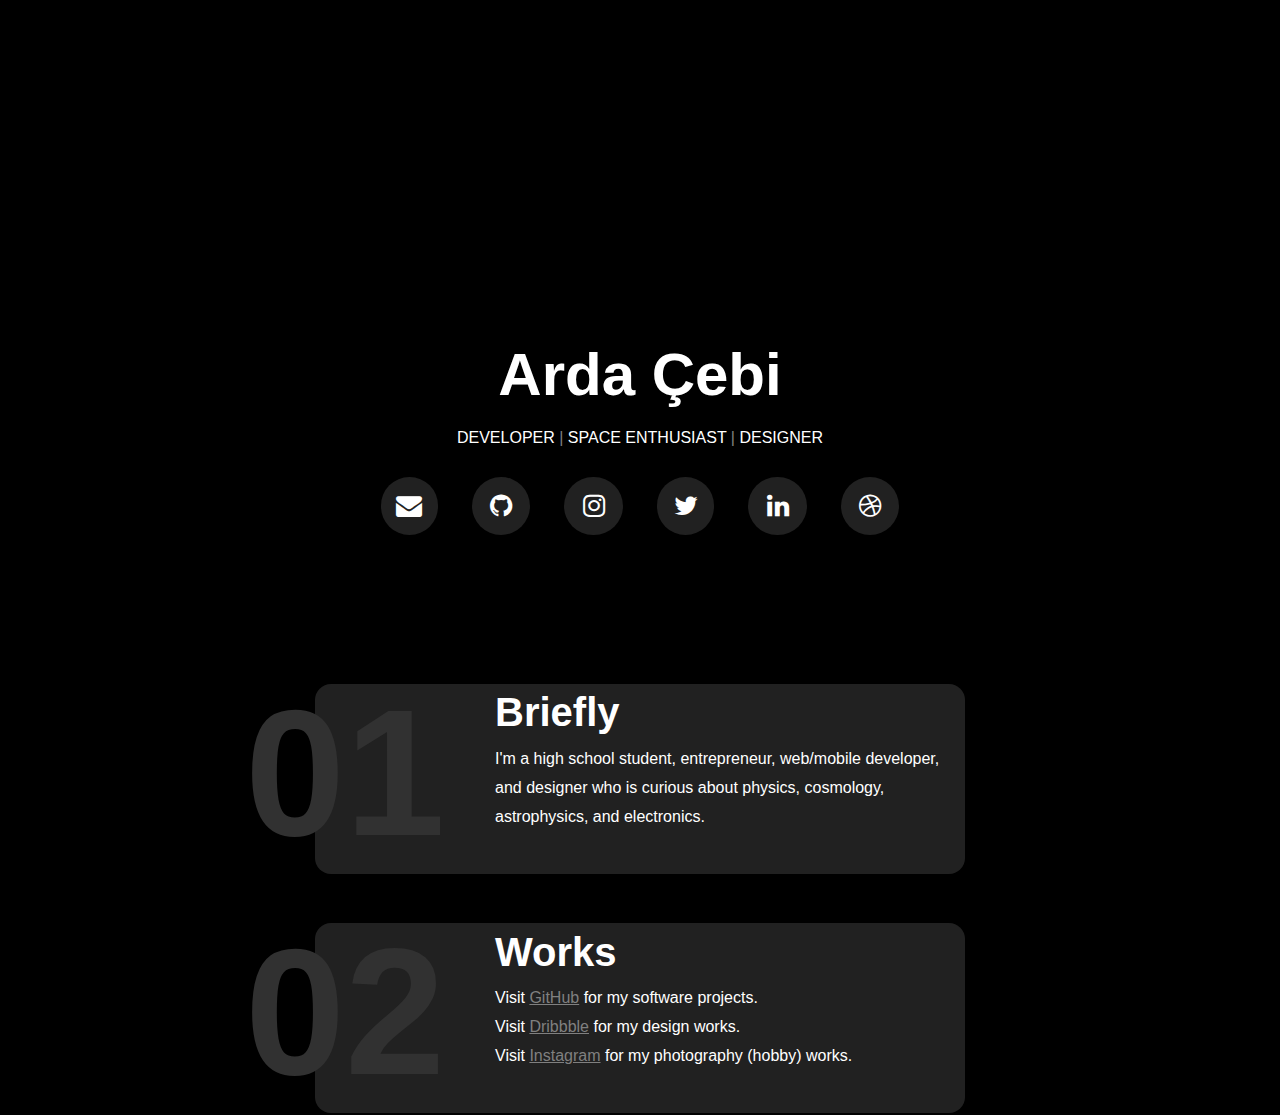
==== index.html @ 60b567b6 "Lighthouse/mobile" ====
<!DOCTYPE html>
<html lang="en">

<head>
        <meta charset="UTF-8">
        <meta name="viewport" content="width=device-width, initial-scale=1">
        <title>Arda Çebi</title>
        <link rel="preload" href="assets/fonts/font-awesome-4.7.0/css/font-awesome.min.css" as="style">
        <link rel="preload" href="assets/fonts/font-awesome-4.7.0/css/font-awesome.min.css" as="style" onload="this.onload=null;this.rel='stylesheet'"><noscript><link rel="stylesheet" href="assets/fonts/font-awesome-4.7.0/css/font-awesome.min.css"></noscript>
        <link rel="apple-touch-icon" sizes="180x180" href="/assets/favicons/apple-touch-icon.png">
        <meta name="msapplication-navbutton-color" content="#ffffff">
        <meta name="apple-mobile-web-app-status-bar-style" content="#ffffff">
        <link rel="icon" type="image/png" sizes="32x32" href="/assets/favicons/favicon-32x32.png">
        <link rel="icon" type="image/png" sizes="16x16" href="/assets/favicons/favicon-16x16.png">
        <link rel="manifest" href="/assets/favicons/site.webmanifest">
        <link rel="mask-icon" href="/assets/favicons/safari-pinned-tab.svg" color="#000000">
        <link rel="shortcut icon" href="/assets/favicons/favicon.ico">
        <meta name="msapplication-TileColor" content="#000000">
        <meta name="msapplication-config" content="/assets/favicons/browserconfig.xml">
        <meta name="theme-color" content="#ffffff">
        <link rel="preload" href="style.css" as="style">
        <link rel="stylesheet" href="style.css">
        <meta name="description" content="Personal and portfolio website of Arda Çebi.">
        <meta property="og:description" content="Personal and portfolio website of Arda Çebi.">
        <meta property="og:site_name" content="Arda Çebi">
        <meta property="og:title" content="Arda Çebi">
        <link rel="canonical" href="https://ardacebi.com/" />
        <meta name="robots" content="index, follow">
        <meta name="google" content="notranslate">
        <meta property="og:locale" content="en_US" />
        <meta property="og:image" content="">
        <!--DESIGN IMAGE-->
        <meta property="og:image:type" content="image/png">
        <meta property="og:image:width" content="1280">
        <meta property="og:image:height" content="640">
        <meta property="og:url" content="https://ardacebi.com">
        <meta name="twitter:card" content="summary_large_image">
        <meta name="language" content="English">
</head>

<body>
        <div class="contentdiv">
                <center>
                        <h1 class="name">Arda Çebi</h1>
                        <h2 class="title" style="font-size: 16px;">developer <span style="color: grey;">|</span> space
                                enthusiast <span style="color: grey;">|</span>
                                designer</h2>

                        <div class="iconarea">
                                <div class="iconsdivfull">
                                        <a href="mailto:ardacebi1@gmail.com" target="_blank" rel="noopener"
                                                aria-label="E-mail"><i class="icon fa fa-envelope mailicon"
                                                        style="padding: 0.6em 0.6em;"></i></a>
                                        <a href="https://github.com/ardacebi" target="_blank" rel="noopener"
                                                aria-label="GitHub"><i class="icon fa fa-github githubicon"></i></a>
                                        <a href="https://instagram.com/arda.photography" target="_blank" rel="noopener"
                                                aria-label="Instagram"><i
                                                        class="icon fa fa-instagram instagramicon"></i></a>
                                        <a href="https://twitter.com/ardacebie" target="_blank" rel="noopener"
                                                aria-label="Twitter"><i class="icon fa fa-twitter twittericon"
                                                        style="padding: 0.6em 0.65em;"></i></a>
                                        <a href="https://www.linkedin.com/in/ardacebi" target="_blank" rel="noopener"
                                                aria-label="LinkedIn"><i
                                                        class="icon fa fa-linkedin linkedinicon"></i></a>
                                        <a href="https://dribbble.com/ardacebi" target="_blank" rel="noopener"
                                                aria-label="Dribbble"><i
                                                        class="icon fa fa-dribbble dribbbleicon"></i></a>
                                </div>
                                <div class="iconsdivfirstrow">
                                        <a href="mailto:ardacebi1@gmail.com" target="_blank" rel="noopener"><i
                                                        class="icon fa fa-envelope mailicon"
                                                        style="padding: 0.6em 0.6em;"></i></a>
                                        <a href="https://github.com/ardacebi" target="_blank" rel="noopener"><i
                                                        class="icon fa fa-github githubicon"></i></a>
                                        <a href="https://instagram.com/arda.photography" target="_blank"
                                                rel="noopener"><i class="icon fa fa-instagram instagramicon"></i></a>
                                </div>
                                <div class="iconsdivsecondrow">
                                        <a href="https://twitter.com/ardacebie" target="_blank" rel="noopener"><i
                                                        class="icon fa fa-twitter twittericon"
                                                        style="padding: 0.6em 0.65em;"></i></a>
                                        <a href="https://www.linkedin.com/in/ardacebi" target="_blank" rel="noopener"><i
                                                        class="icon fa fa-linkedin linkedinicon"></i></a>
                                        <a href="https://dribbble.com/ardacebi" target="_blank" rel="noopener"><i
                                                        class="icon fa fa-dribbble dribbbleicon"></i></a>
                                </div>
                        </div>
                </center>
                <div class="cardlist">
                        <div class="card">
                                <h2 class="cardnumber">01</h2>
                                <h2 class="cardtitle">Briefly</h2>
                                <p class="carddescrp brieflydescrp">I'm a high school student, entrepreneur, web/mobile
                                        developer, and designer who is curious about physics, cosmology, astrophysics,
                                        and electronics. </p>
                        </div>
                        <div class="card">
                                <h2 class="cardnumber">02</h2>
                                <h2 class="cardtitle">Works</h2>
                                <div class="worksdiv">
                                        <p class="carddescrp worksrow worksdescrp">Visit <a
                                                        href="https://github.com/ardacebi" target="_blank"
                                                        rel="noopener">GitHub</a>
                                                for my software
                                                projects.<br>
                                                Visit <a href="https://dribbble.com/ardacebi" target="_blank"
                                                        rel="noopener">Dribbble</a> for my design
                                                works.<br>
                                                Visit <a href="https://instagram.com/arda.photography" target="_blank"
                                                        rel="noopener">Instagram</a> for
                                                my photography (hobby) works.</p>
                                </div>
                        </div>
                        <!--
                        <div class="card">
                                <h2 class="cardnumber">03</h2>
                                <h2 class="cardtitle">Goals</h2>
                                <p class="carddescrp">Learn more about my vision for the future, and my goals to
                                        make it
                                        better.</p>
                        </div>
                        
                        <div class="card">
                                <h2 class="cardnumber">04</h2>
                                <h2 class="cardtitle">Papers</h2>
                                <p class="carddescrp">Lorem ipsum dolor sit amet consectetur adipisicing elit.
                                        Mollitia
                                        repellat neque
                                        porro omnis dignissimos deleniti molestiae expedita.</p>
                        </div>
                        -->

                </div>
        </div>
</body>

</html>
---- style.css ----
h1,
h2,
h3,
h4,
p {
  font-family: "Montserrat", sans-serif;
}

h1 {
  font-weight: 600;
}

h2 {
  font-weight: 400;
}

p {
  font-weight: 400;
}

body {
  background-color: black;
  -webkit-box-pack: center;
      -ms-flex-pack: center;
          justify-content: center;
  -webkit-box-align: center;
      -ms-flex-align: center;
          align-items: center;
  height: 100%;
}

h1,
h2,
h3,
h4,
h5,
p {
  color: white;
}

a {
  color: grey;
}

.name {
  font-size: 60px;
  font-weight: 700;
}

.title {
  font-size: 16px;
  margin-top: -20px;
  text-transform: uppercase;
}

.cardlist {
  margin-top: 50px;
  margin-bottom: 60px;
}

.card {
  width: 600px;
  height: 170px;
  background-color: rgba(128, 128, 128, 0.253);
  border-radius: 16px;
  padding-left: 30px;
  padding-right: 20px;
  padding-bottom: 20px;
  margin-bottom: -100px;
  -webkit-transition: -webkit-transform 0.2s;
  transition: -webkit-transform 0.2s;
  transition: transform 0.2s;
  transition: transform 0.2s, -webkit-transform 0.2s;
}

@media (hover: hover) and (pointer: fine) {
  .card:hover {
    -webkit-transform: scale(1.1);
            transform: scale(1.1);
  }
}

@media (hover: hover) and (pointer: fine) {
  .icon:hover {
    -webkit-transform: scale(1.2);
            transform: scale(1.2);
  }
}

.card:hover .cardnumber {
  z-index: -1;
}

.cardnumber {
  font-size: 180px;
  font-weight: 900;
  right: 100px;
  bottom: 15px;
  position: relative;
  color: #313131;
  -moz-user-select: none;
  -webkit-user-select: none;
  -ms-user-select: none;
  user-select: none;
}

.cardtitle {
  font-size: 40px;
  font-weight: 600;
  margin-top: -350px;
  margin-left: 150px;
}

.cardtitlenumber {
  color: grey;
}

.brieflydescrp {
  line-height: 29px;
}

.worksdescrp {
  line-height: 29px;
}

.carddescrp {
  margin-top: -25px;
  margin-left: 150px;
  text-decoration: none;
}

i.fa {
  display: inline-block;
  border-radius: 60px;
  padding: 0.6em 0.7em;
  font-size: 26px;
  color: white;
  background-color: rgba(128, 128, 128, 0.253);
}

.fa {
  margin-right: 15px;
  margin-left: 15px;
}

.contentdiv {
  position: absolute;
  left: 50%;
  top: 300px;
  -webkit-transform: translate(-50%);
  transform: translate(-50%);
}

.mailicon {
  -webkit-transition: 0.2s;
  transition: 0.2s;
  cursor: pointer;
}

.mailicon:hover {
  color: grey;
}

.githubicon {
  -webkit-transition: 0.2s;
  transition: 0.2s;
  cursor: pointer;
}

.githubicon:hover {
  color: grey;
}

.instagramicon {
  -webkit-transition: 0.2s;
  transition: 0.2s;
  cursor: pointer;
}

.instagramicon:hover {
  color: #d6249f;
}

.twittericon {
  -webkit-transition: 0.2s;
  transition: 0.2s;
  cursor: pointer;
}

.twittericon:hover {
  color: #1da1f2;
}

.linkedinicon {
  -webkit-transition: 0.2s;
  transition: 0.2s;
  cursor: pointer;
}

.linkedinicon:hover {
  color: #2867b2;
}

.dribbbleicon {
  -webkit-transition: 0.2s;
  transition: 0.2s;
  cursor: pointer;
}

.dribbbleicon:hover {
  color: #ee66aa;
}

.iconarea {
  margin-top: 30px;
}

.iconsdivfirstrow {
  margin-bottom: 15px;
  display: none;
}

.iconsdivsecondrow {
  display: none;
}

.worksdiv {
  margin-top: -21px;
}

.worksrow {
  margin-bottom: -6px;
}

@media only screen and (max-width: 840px) {
  .card {
    width: 500px;
    margin-bottom: -80px;
  }
  .cardtitle {
    font-size: 30px;
    margin-top: -285px;
  }
  .cardnumber {
    font-size: 150px;
    bottom: 0px;
  }
  .iconsdivfull {
    display: none;
  }
  .iconsdivfirstrow,
  .iconsdivsecondrow {
    display: block;
  }
}

@media only screen and (max-width: 750px) {
  .card {
    width: 450px;
    height: 190px;
    margin-bottom: -60px;
  }
  .cardtitle {
    margin-left: 120px;
  }
  .carddescrp {
    margin-top: -20px;
    margin-left: 120px;
  }
  .cardnumber {
    bottom: -14px;
  }
}

@media only screen and (max-width: 690px) {
  .card {
    width: 400px;
    height: 220px;
  }
  .cardnumber {
    bottom: -26px;
  }
}

@media only screen and (max-width: 630px) {
  .card {
    width: 350px;
  }
  .cardnumber {
    font-size: 120px;
    bottom: -48px;
  }
  .cardtitle {
    font-size: 25px;
    margin-left: 80px;
    margin-top: -230px;
  }
  .carddescrp {
    margin-left: 80px;
  }
}

@media only screen and (max-width: 575px) {
  .card {
    width: 300px;
    height: 280px;
  }
  .cardnumber {
    bottom: -75px;
  }
  .cardtitle {
    margin-top: -215px;
  }
}

@media only screen and (max-width: 530px) {
  .card {
    width: 280px;
    height: 280px;
  }
  .cardnumber {
    bottom: -75px;
    right: 95px;
  }
}

@media only screen and (max-width: 480px) {
  .card {
    width: 270px;
    height: 300px;
  }
  .cardnumber {
    bottom: -85px;
    right: 90px;
  }
}

@media only screen and (max-width: 460px) {
  .card {
    width: 250px;
    height: 350px;
  }
  .cardnumber {
    font-size: 100px;
    bottom: -115px;
    right: 70px;
  }
  .cardtitle {
    margin-top: -180px;
  }
  .name {
    font-size: 50px;
  }
  i.fa {
    font-size: 21px;
  }
  .worksdescrp {
    margin-top: 30px;
  }
  .worksdiv {
    margin-top: -27px;
  }
}
/*# sourceMappingURL=style.css.map */
---- style.css ----
h1,
h2,
h3,
h4,
p {
  font-family: "Montserrat", sans-serif;
}

h1 {
  font-weight: 600;
}

h2 {
  font-weight: 400;
}

p {
  font-weight: 400;
}

body {
  background-color: black;
  -webkit-box-pack: center;
      -ms-flex-pack: center;
          justify-content: center;
  -webkit-box-align: center;
      -ms-flex-align: center;
          align-items: center;
  height: 100%;
}

h1,
h2,
h3,
h4,
h5,
p {
  color: white;
}

a {
  color: grey;
}

.name {
  font-size: 60px;
  font-weight: 700;
}

.title {
  font-size: 16px;
  margin-top: -20px;
  text-transform: uppercase;
}

.cardlist {
  margin-top: 50px;
  margin-bottom: 60px;
}

.card {
  width: 600px;
  height: 170px;
  background-color: rgba(128, 128, 128, 0.253);
  border-radius: 16px;
  padding-left: 30px;
  padding-right: 20px;
  padding-bottom: 20px;
  margin-bottom: -100px;
  -webkit-transition: -webkit-transform 0.2s;
  transition: -webkit-transform 0.2s;
  transition: transform 0.2s;
  transition: transform 0.2s, -webkit-transform 0.2s;
}

@media (hover: hover) and (pointer: fine) {
  .card:hover {
    -webkit-transform: scale(1.1);
            transform: scale(1.1);
  }
}

@media (hover: hover) and (pointer: fine) {
  .icon:hover {
    -webkit-transform: scale(1.2);
            transform: scale(1.2);
  }
}

.card:hover .cardnumber {
  z-index: -1;
}

.cardnumber {
  font-size: 180px;
  font-weight: 900;
  right: 100px;
  bottom: 15px;
  position: relative;
  color: #313131;
  -moz-user-select: none;
  -webkit-user-select: none;
  -ms-user-select: none;
  user-select: none;
}

.cardtitle {
  font-size: 40px;
  font-weight: 600;
  margin-top: -350px;
  margin-left: 150px;
}

.cardtitlenumber {
  color: grey;
}

.brieflydescrp {
  line-height: 29px;
}

.worksdescrp {
  line-height: 29px;
}

.carddescrp {
  margin-top: -25px;
  margin-left: 150px;
  text-decoration: none;
}

i.fa {
  display: inline-block;
  border-radius: 60px;
  padding: 0.6em 0.7em;
  font-size: 26px;
  color: white;
  background-color: rgba(128, 128, 128, 0.253);
}

.fa {
  margin-right: 15px;
  margin-left: 15px;
}

.contentdiv {
  position: absolute;
  left: 50%;
  top: 300px;
  -webkit-transform: translate(-50%);
  transform: translate(-50%);
}

.mailicon {
  -webkit-transition: 0.2s;
  transition: 0.2s;
  cursor: pointer;
}

.mailicon:hover {
  color: grey;
}

.githubicon {
  -webkit-transition: 0.2s;
  transition: 0.2s;
  cursor: pointer;
}

.githubicon:hover {
  color: grey;
}

.instagramicon {
  -webkit-transition: 0.2s;
  transition: 0.2s;
  cursor: pointer;
}

.instagramicon:hover {
  color: #d6249f;
}

.twittericon {
  -webkit-transition: 0.2s;
  transition: 0.2s;
  cursor: pointer;
}

.twittericon:hover {
  color: #1da1f2;
}

.linkedinicon {
  -webkit-transition: 0.2s;
  transition: 0.2s;
  cursor: pointer;
}

.linkedinicon:hover {
  color: #2867b2;
}

.dribbbleicon {
  -webkit-transition: 0.2s;
  transition: 0.2s;
  cursor: pointer;
}

.dribbbleicon:hover {
  color: #ee66aa;
}

.iconarea {
  margin-top: 30px;
}

.iconsdivfirstrow {
  margin-bottom: 15px;
  display: none;
}

.iconsdivsecondrow {
  display: none;
}

.worksdiv {
  margin-top: -21px;
}

.worksrow {
  margin-bottom: -6px;
}

@media only screen and (max-width: 840px) {
  .card {
    width: 500px;
    margin-bottom: -80px;
  }
  .cardtitle {
    font-size: 30px;
    margin-top: -285px;
  }
  .cardnumber {
    font-size: 150px;
    bottom: 0px;
  }
  .iconsdivfull {
    display: none;
  }
  .iconsdivfirstrow,
  .iconsdivsecondrow {
    display: block;
  }
}

@media only screen and (max-width: 750px) {
  .card {
    width: 450px;
    height: 190px;
    margin-bottom: -60px;
  }
  .cardtitle {
    margin-left: 120px;
  }
  .carddescrp {
    margin-top: -20px;
    margin-left: 120px;
  }
  .cardnumber {
    bottom: -14px;
  }
}

@media only screen and (max-width: 690px) {
  .card {
    width: 400px;
    height: 220px;
  }
  .cardnumber {
    bottom: -26px;
  }
}

@media only screen and (max-width: 630px) {
  .card {
    width: 350px;
  }
  .cardnumber {
    font-size: 120px;
    bottom: -48px;
  }
  .cardtitle {
    font-size: 25px;
    margin-left: 80px;
    margin-top: -230px;
  }
  .carddescrp {
    margin-left: 80px;
  }
}

@media only screen and (max-width: 575px) {
  .card {
    width: 300px;
    height: 280px;
  }
  .cardnumber {
    bottom: -75px;
  }
  .cardtitle {
    margin-top: -215px;
  }
}

@media only screen and (max-width: 530px) {
  .card {
    width: 280px;
    height: 280px;
  }
  .cardnumber {
    bottom: -75px;
    right: 95px;
  }
}

@media only screen and (max-width: 480px) {
  .card {
    width: 270px;
    height: 300px;
  }
  .cardnumber {
    bottom: -85px;
    right: 90px;
  }
}

@media only screen and (max-width: 460px) {
  .card {
    width: 250px;
    height: 350px;
  }
  .cardnumber {
    font-size: 100px;
    bottom: -115px;
    right: 70px;
  }
  .cardtitle {
    margin-top: -180px;
  }
  .name {
    font-size: 50px;
  }
  i.fa {
    font-size: 21px;
  }
  .worksdescrp {
    margin-top: 30px;
  }
  .worksdiv {
    margin-top: -27px;
  }
}
/*# sourceMappingURL=style.css.map */
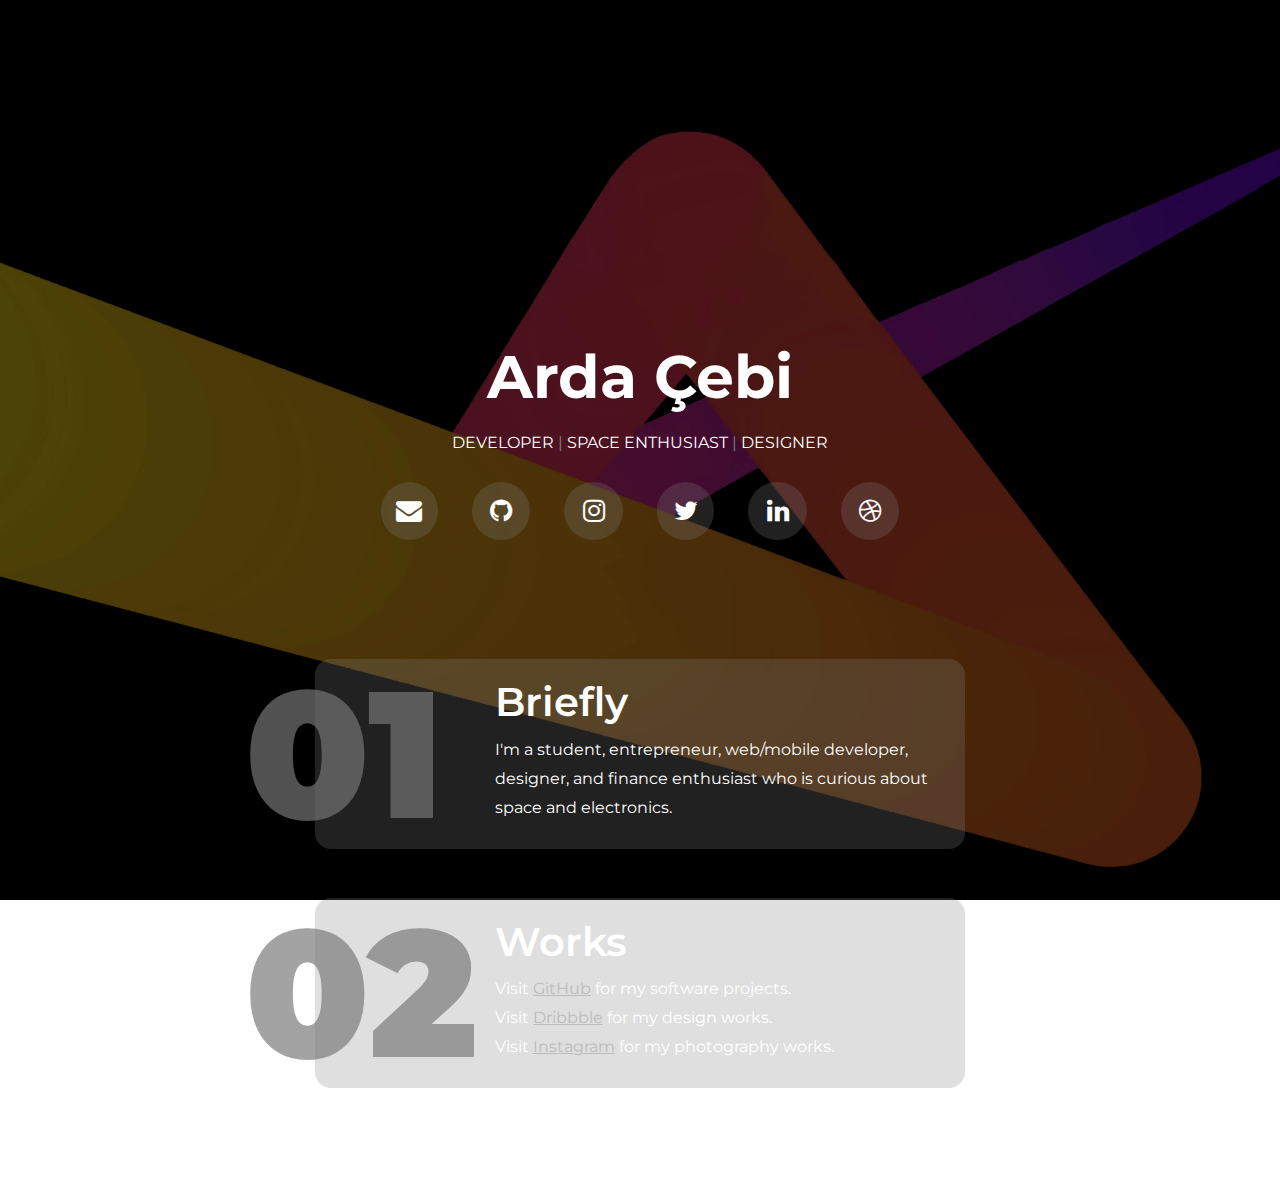
==== commit 1c3f65fb: "Change analytics" ====
--- a/index.html
+++ b/index.html
@@ -6,9 +6,16 @@
         <meta name="viewport" content="width=device-width, initial-scale=1">
         <title>Arda Çebi</title>
         <link rel="preload" href="assets/fonts/font-awesome-4.7.0/css/font-awesome.min.css" as="style">
-        <link rel="preload" href="assets/fonts/font-awesome-4.7.0/css/font-awesome.min.css" as="style" onload="this.onload=null;this.rel='stylesheet'"><noscript><link rel="stylesheet" href="assets/fonts/font-awesome-4.7.0/css/font-awesome.min.css"></noscript>
+        <link rel="preload" href="assets/fonts/font-awesome-4.7.0/css/font-awesome.min.css" as="style"
+                onload="this.onload=null;this.rel='stylesheet'"><noscript>
+                <link rel="stylesheet" href="assets/fonts/font-awesome-4.7.0/css/font-awesome.min.css">
+        </noscript>
         <link rel="apple-touch-icon" sizes="180x180" href="/assets/favicons/apple-touch-icon.png">
         <meta name="msapplication-navbutton-color" content="#ffffff">
+        <link rel="preconnect" href="https://fonts.googleapis.com">
+        <link rel="preconnect" href="https://fonts.gstatic.com" crossorigin>
+        <link href="https://fonts.googleapis.com/css2?family=Montserrat:wght@300;400;500;600;700;800;900&display=swap"
+                rel="stylesheet">
         <meta name="apple-mobile-web-app-status-bar-style" content="#ffffff">
         <link rel="icon" type="image/png" sizes="32x32" href="/assets/favicons/favicon-32x32.png">
         <link rel="icon" type="image/png" sizes="16x16" href="/assets/favicons/favicon-16x16.png">
@@ -25,14 +32,25 @@
         <meta property="og:site_name" content="Arda Çebi">
         <meta property="og:title" content="Arda Çebi">
         <link rel="canonical" href="https://ardacebi.com/" />
+        <!-- Google tag (gtag.js) -->
+        <script async src="https://www.googletagmanager.com/gtag/js?id=G-HT3XXHTMJC"></script>
+        <script>
+                window.dataLayer = window.dataLayer || [];
+                function gtag() { dataLayer.push(arguments); }
+                gtag('js', new Date());
+
+                gtag('config', 'G-HT3XXHTMJC');
+        </script>
         <meta name="robots" content="index, follow">
         <meta name="google" content="notranslate">
         <meta property="og:locale" content="en_US" />
-        <meta property="og:image" content="">
+        <meta property="og:image" content="/assets/bg/preview.png">
         <!--DESIGN IMAGE-->
+        <meta http-equiv="cache-control" content="Private" />
+        <meta http-equiv="Expires" content="600" />
         <meta property="og:image:type" content="image/png">
-        <meta property="og:image:width" content="1280">
-        <meta property="og:image:height" content="640">
+        <meta property="og:image:width" content="3200">
+        <meta property="og:image:height" content="1672">
         <meta property="og:url" content="https://ardacebi.com">
         <meta name="twitter:card" content="summary_large_image">
         <meta name="language" content="English">
@@ -40,15 +58,15 @@
 
 <body>
         <div class="contentdiv">
+
                 <center>
                         <h1 class="name">Arda Çebi</h1>
                         <h2 class="title" style="font-size: 16px;">developer <span style="color: grey;">|</span> space
                                 enthusiast <span style="color: grey;">|</span>
-                                designer</h2>
-
+                                designer </h2>
                         <div class="iconarea">
                                 <div class="iconsdivfull">
-                                        <a href="mailto:ardacebi1@gmail.com" target="_blank" rel="noopener"
+                                        <a href="mailto:ardacebi@me.com" target="_blank" rel="noopener"
                                                 aria-label="E-mail"><i class="icon fa fa-envelope mailicon"
                                                         style="padding: 0.6em 0.6em;"></i></a>
                                         <a href="https://github.com/ardacebi" target="_blank" rel="noopener"
@@ -67,7 +85,7 @@
                                                         class="icon fa fa-dribbble dribbbleicon"></i></a>
                                 </div>
                                 <div class="iconsdivfirstrow">
-                                        <a href="mailto:ardacebi1@gmail.com" target="_blank" rel="noopener"><i
+                                        <a href="mailto:ardacebi@me.com" target="_blank" rel="noopener"><i
                                                         class="icon fa fa-envelope mailicon"
                                                         style="padding: 0.6em 0.6em;"></i></a>
                                         <a href="https://github.com/ardacebi" target="_blank" rel="noopener"><i
@@ -85,16 +103,17 @@
                                                         class="icon fa fa-dribbble dribbbleicon"></i></a>
                                 </div>
                         </div>
+
                 </center>
                 <div class="cardlist">
-                        <div class="card">
+                        <div class="card" style="margin-top: -30px">
                                 <h2 class="cardnumber">01</h2>
                                 <h2 class="cardtitle">Briefly</h2>
-                                <p class="carddescrp brieflydescrp">I'm a high school student, entrepreneur, web/mobile
-                                        developer, and designer who is curious about physics, cosmology, astrophysics,
-                                        and electronics. </p>
+                                <p class="carddescrp brieflydescrp">I'm a student, entrepreneur, web/mobile developer,
+                                        designer, and finance enthusiast who is curious about space and electronics.
+                                </p>
                         </div>
-                        <div class="card">
+                        <div class="card" style="margin-bottom: 100px;">
                                 <h2 class="cardnumber">02</h2>
                                 <h2 class="cardtitle">Works</h2>
                                 <div class="worksdiv">
@@ -108,16 +127,14 @@
                                                 works.<br>
                                                 Visit <a href="https://instagram.com/arda.photography" target="_blank"
                                                         rel="noopener">Instagram</a> for
-                                                my photography (hobby) works.</p>
+                                                my photography works.</p>
                                 </div>
                         </div>
                         <!--
                         <div class="card">
                                 <h2 class="cardnumber">03</h2>
-                                <h2 class="cardtitle">Goals</h2>
-                                <p class="carddescrp">Learn more about my vision for the future, and my goals to
-                                        make it
-                                        better.</p>
+                                <h2 class="cardtitle">My vision</h2>
+                                <p class="carddescrp brieflydescrp">Learn about my vision for the future and how I'm planning to make it better.</p>
                         </div>
                         
                         <div class="card">
--- a/style.css
+++ b/style.css
@@ -19,14 +19,20 @@
 }
 
 body {
-  background-color: black;
+  width: 100%;
+  height: 100%;
+  background-image: url("/assets/bg/bg_5_tp_30.webp");
+  background-size: cover;
+  background-attachment: fixed;
+  background-position: center;
+  margin: 0;
+  padding: 0;
   -webkit-box-pack: center;
       -ms-flex-pack: center;
           justify-content: center;
   -webkit-box-align: center;
       -ms-flex-align: center;
           align-items: center;
-  height: 100%;
 }
 
 h1,
@@ -39,7 +45,7 @@
 }
 
 a {
-  color: grey;
+  color: #bcbcbc;
 }
 
 .name {
@@ -91,13 +97,19 @@
   z-index: -1;
 }
 
+.bg_tp {
+  width: 100%;
+  opacity: 20%;
+  position: fixed;
+}
+
 .cardnumber {
   font-size: 180px;
   font-weight: 900;
   right: 100px;
   bottom: 15px;
   position: relative;
-  color: #313131;
+  color: rgba(119, 119, 119, 0.677);
   -moz-user-select: none;
   -webkit-user-select: none;
   -ms-user-select: none;
--- a/style.css
+++ b/style.css
@@ -19,14 +19,20 @@
 }
 
 body {
-  background-color: black;
+  width: 100%;
+  height: 100%;
+  background-image: url("/assets/bg/bg_5_tp_30.webp");
+  background-size: cover;
+  background-attachment: fixed;
+  background-position: center;
+  margin: 0;
+  padding: 0;
   -webkit-box-pack: center;
       -ms-flex-pack: center;
           justify-content: center;
   -webkit-box-align: center;
       -ms-flex-align: center;
           align-items: center;
-  height: 100%;
 }
 
 h1,
@@ -39,7 +45,7 @@
 }
 
 a {
-  color: grey;
+  color: #bcbcbc;
 }
 
 .name {
@@ -91,13 +97,19 @@
   z-index: -1;
 }
 
+.bg_tp {
+  width: 100%;
+  opacity: 20%;
+  position: fixed;
+}
+
 .cardnumber {
   font-size: 180px;
   font-weight: 900;
   right: 100px;
   bottom: 15px;
   position: relative;
-  color: #313131;
+  color: rgba(119, 119, 119, 0.677);
   -moz-user-select: none;
   -webkit-user-select: none;
   -ms-user-select: none;
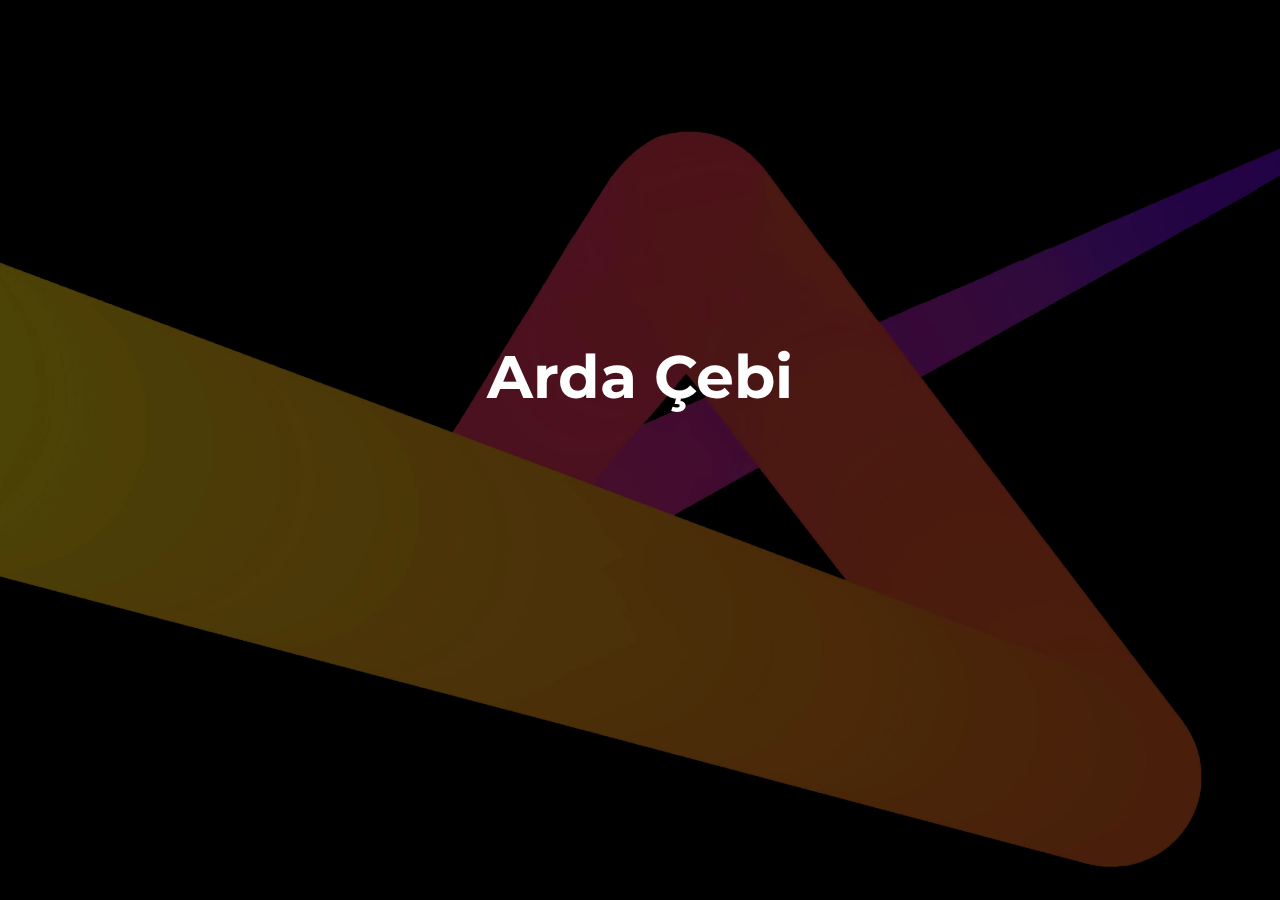
==== commit e65c6313: "temp" ====
--- a/index.html
+++ b/index.html
@@ -27,8 +27,8 @@
         <meta name="theme-color" content="#ffffff">
         <link rel="preload" href="style.css" as="style">
         <link rel="stylesheet" href="style.css">
-        <meta name="description" content="Personal and portfolio website of Arda Çebi.">
-        <meta property="og:description" content="Personal and portfolio website of Arda Çebi.">
+        <meta name="description" content="Personal and portfolio website of Arda Cebi.">
+        <meta property="og:description" content="Personal and portfolio website of Arda Cebi.">
         <meta property="og:site_name" content="Arda Çebi">
         <meta property="og:title" content="Arda Çebi">
         <link rel="canonical" href="https://ardacebi.com/" />
@@ -61,93 +61,8 @@
 
                 <center>
                         <h1 class="name">Arda Çebi</h1>
-                        <h2 class="title" style="font-size: 16px;">developer <span style="color: grey;">|</span> space
-                                enthusiast <span style="color: grey;">|</span>
-                                designer </h2>
-                        <div class="iconarea">
-                                <div class="iconsdivfull">
-                                        <a href="mailto:ardacebi@me.com" target="_blank" rel="noopener"
-                                                aria-label="E-mail"><i class="icon fa fa-envelope mailicon"
-                                                        style="padding: 0.6em 0.6em;"></i></a>
-                                        <a href="https://github.com/ardacebi" target="_blank" rel="noopener"
-                                                aria-label="GitHub"><i class="icon fa fa-github githubicon"></i></a>
-                                        <a href="https://instagram.com/arda.photography" target="_blank" rel="noopener"
-                                                aria-label="Instagram"><i
-                                                        class="icon fa fa-instagram instagramicon"></i></a>
-                                        <a href="https://twitter.com/ardacebie" target="_blank" rel="noopener"
-                                                aria-label="Twitter"><i class="icon fa fa-twitter twittericon"
-                                                        style="padding: 0.6em 0.65em;"></i></a>
-                                        <a href="https://www.linkedin.com/in/ardacebi" target="_blank" rel="noopener"
-                                                aria-label="LinkedIn"><i
-                                                        class="icon fa fa-linkedin linkedinicon"></i></a>
-                                        <a href="https://dribbble.com/ardacebi" target="_blank" rel="noopener"
-                                                aria-label="Dribbble"><i
-                                                        class="icon fa fa-dribbble dribbbleicon"></i></a>
-                                </div>
-                                <div class="iconsdivfirstrow">
-                                        <a href="mailto:ardacebi@me.com" target="_blank" rel="noopener"><i
-                                                        class="icon fa fa-envelope mailicon"
-                                                        style="padding: 0.6em 0.6em;"></i></a>
-                                        <a href="https://github.com/ardacebi" target="_blank" rel="noopener"><i
-                                                        class="icon fa fa-github githubicon"></i></a>
-                                        <a href="https://instagram.com/arda.photography" target="_blank"
-                                                rel="noopener"><i class="icon fa fa-instagram instagramicon"></i></a>
-                                </div>
-                                <div class="iconsdivsecondrow">
-                                        <a href="https://twitter.com/ardacebie" target="_blank" rel="noopener"><i
-                                                        class="icon fa fa-twitter twittericon"
-                                                        style="padding: 0.6em 0.65em;"></i></a>
-                                        <a href="https://www.linkedin.com/in/ardacebi" target="_blank" rel="noopener"><i
-                                                        class="icon fa fa-linkedin linkedinicon"></i></a>
-                                        <a href="https://dribbble.com/ardacebi" target="_blank" rel="noopener"><i
-                                                        class="icon fa fa-dribbble dribbbleicon"></i></a>
-                                </div>
-                        </div>
 
                 </center>
-                <div class="cardlist">
-                        <div class="card" style="margin-top: -30px">
-                                <h2 class="cardnumber">01</h2>
-                                <h2 class="cardtitle">Briefly</h2>
-                                <p class="carddescrp brieflydescrp">I'm a student, entrepreneur, web/mobile developer,
-                                        designer, and finance enthusiast who is curious about space and electronics.
-                                </p>
-                        </div>
-                        <div class="card" style="margin-bottom: 100px;">
-                                <h2 class="cardnumber">02</h2>
-                                <h2 class="cardtitle">Works</h2>
-                                <div class="worksdiv">
-                                        <p class="carddescrp worksrow worksdescrp">Visit <a
-                                                        href="https://github.com/ardacebi" target="_blank"
-                                                        rel="noopener">GitHub</a>
-                                                for my software
-                                                projects.<br>
-                                                Visit <a href="https://dribbble.com/ardacebi" target="_blank"
-                                                        rel="noopener">Dribbble</a> for my design
-                                                works.<br>
-                                                Visit <a href="https://instagram.com/arda.photography" target="_blank"
-                                                        rel="noopener">Instagram</a> for
-                                                my photography works.</p>
-                                </div>
-                        </div>
-                        <!--
-                        <div class="card">
-                                <h2 class="cardnumber">03</h2>
-                                <h2 class="cardtitle">My vision</h2>
-                                <p class="carddescrp brieflydescrp">Learn about my vision for the future and how I'm planning to make it better.</p>
-                        </div>
-                        
-                        <div class="card">
-                                <h2 class="cardnumber">04</h2>
-                                <h2 class="cardtitle">Papers</h2>
-                                <p class="carddescrp">Lorem ipsum dolor sit amet consectetur adipisicing elit.
-                                        Mollitia
-                                        repellat neque
-                                        porro omnis dignissimos deleniti molestiae expedita.</p>
-                        </div>
-                        -->
-
-                </div>
         </div>
 </body>
 
--- a/style.css
+++ b/style.css
@@ -27,12 +27,8 @@
   background-position: center;
   margin: 0;
   padding: 0;
-  -webkit-box-pack: center;
-      -ms-flex-pack: center;
-          justify-content: center;
-  -webkit-box-align: center;
-      -ms-flex-align: center;
-          align-items: center;
+  justify-content: center;
+  align-items: center;
 }
 
 h1,
@@ -45,7 +41,7 @@
 }
 
 a {
-  color: #bcbcbc;
+  color: rgb(188, 188, 188);
 }
 
 .name {
@@ -73,26 +69,19 @@
   padding-right: 20px;
   padding-bottom: 20px;
   margin-bottom: -100px;
-  -webkit-transition: -webkit-transform 0.2s;
-  transition: -webkit-transform 0.2s;
   transition: transform 0.2s;
-  transition: transform 0.2s, -webkit-transform 0.2s;
 }
 
 @media (hover: hover) and (pointer: fine) {
   .card:hover {
-    -webkit-transform: scale(1.1);
-            transform: scale(1.1);
-  }
-}
-
+    transform: scale(1.1);
+  }
+}
 @media (hover: hover) and (pointer: fine) {
   .icon:hover {
-    -webkit-transform: scale(1.2);
-            transform: scale(1.2);
-  }
-}
-
+    transform: scale(1.2);
+  }
+}
 .card:hover .cardnumber {
   z-index: -1;
 }
@@ -112,7 +101,6 @@
   color: rgba(119, 119, 119, 0.677);
   -moz-user-select: none;
   -webkit-user-select: none;
-  -ms-user-select: none;
   user-select: none;
 }
 
@@ -159,12 +147,10 @@
   position: absolute;
   left: 50%;
   top: 300px;
-  -webkit-transform: translate(-50%);
   transform: translate(-50%);
 }
 
 .mailicon {
-  -webkit-transition: 0.2s;
   transition: 0.2s;
   cursor: pointer;
 }
@@ -174,7 +160,6 @@
 }
 
 .githubicon {
-  -webkit-transition: 0.2s;
   transition: 0.2s;
   cursor: pointer;
 }
@@ -184,7 +169,6 @@
 }
 
 .instagramicon {
-  -webkit-transition: 0.2s;
   transition: 0.2s;
   cursor: pointer;
 }
@@ -194,7 +178,6 @@
 }
 
 .twittericon {
-  -webkit-transition: 0.2s;
   transition: 0.2s;
   cursor: pointer;
 }
@@ -204,7 +187,6 @@
 }
 
 .linkedinicon {
-  -webkit-transition: 0.2s;
   transition: 0.2s;
   cursor: pointer;
 }
@@ -214,7 +196,6 @@
 }
 
 .dribbbleicon {
-  -webkit-transition: 0.2s;
   transition: 0.2s;
   cursor: pointer;
 }
@@ -265,7 +246,6 @@
     display: block;
   }
 }
-
 @media only screen and (max-width: 750px) {
   .card {
     width: 450px;
@@ -283,7 +263,6 @@
     bottom: -14px;
   }
 }
-
 @media only screen and (max-width: 690px) {
   .card {
     width: 400px;
@@ -293,7 +272,6 @@
     bottom: -26px;
   }
 }
-
 @media only screen and (max-width: 630px) {
   .card {
     width: 350px;
@@ -311,7 +289,6 @@
     margin-left: 80px;
   }
 }
-
 @media only screen and (max-width: 575px) {
   .card {
     width: 300px;
@@ -324,7 +301,6 @@
     margin-top: -215px;
   }
 }
-
 @media only screen and (max-width: 530px) {
   .card {
     width: 280px;
@@ -335,7 +311,6 @@
     right: 95px;
   }
 }
-
 @media only screen and (max-width: 480px) {
   .card {
     width: 270px;
@@ -346,7 +321,6 @@
     right: 90px;
   }
 }
-
 @media only screen and (max-width: 460px) {
   .card {
     width: 250px;
@@ -372,5 +346,4 @@
   .worksdiv {
     margin-top: -27px;
   }
-}
-/*# sourceMappingURL=style.css.map */+}/*# sourceMappingURL=style.css.map */--- a/style.css
+++ b/style.css
@@ -27,12 +27,8 @@
   background-position: center;
   margin: 0;
   padding: 0;
-  -webkit-box-pack: center;
-      -ms-flex-pack: center;
-          justify-content: center;
-  -webkit-box-align: center;
-      -ms-flex-align: center;
-          align-items: center;
+  justify-content: center;
+  align-items: center;
 }
 
 h1,
@@ -45,7 +41,7 @@
 }
 
 a {
-  color: #bcbcbc;
+  color: rgb(188, 188, 188);
 }
 
 .name {
@@ -73,26 +69,19 @@
   padding-right: 20px;
   padding-bottom: 20px;
   margin-bottom: -100px;
-  -webkit-transition: -webkit-transform 0.2s;
-  transition: -webkit-transform 0.2s;
   transition: transform 0.2s;
-  transition: transform 0.2s, -webkit-transform 0.2s;
 }
 
 @media (hover: hover) and (pointer: fine) {
   .card:hover {
-    -webkit-transform: scale(1.1);
-            transform: scale(1.1);
-  }
-}
-
+    transform: scale(1.1);
+  }
+}
 @media (hover: hover) and (pointer: fine) {
   .icon:hover {
-    -webkit-transform: scale(1.2);
-            transform: scale(1.2);
-  }
-}
-
+    transform: scale(1.2);
+  }
+}
 .card:hover .cardnumber {
   z-index: -1;
 }
@@ -112,7 +101,6 @@
   color: rgba(119, 119, 119, 0.677);
   -moz-user-select: none;
   -webkit-user-select: none;
-  -ms-user-select: none;
   user-select: none;
 }
 
@@ -159,12 +147,10 @@
   position: absolute;
   left: 50%;
   top: 300px;
-  -webkit-transform: translate(-50%);
   transform: translate(-50%);
 }
 
 .mailicon {
-  -webkit-transition: 0.2s;
   transition: 0.2s;
   cursor: pointer;
 }
@@ -174,7 +160,6 @@
 }
 
 .githubicon {
-  -webkit-transition: 0.2s;
   transition: 0.2s;
   cursor: pointer;
 }
@@ -184,7 +169,6 @@
 }
 
 .instagramicon {
-  -webkit-transition: 0.2s;
   transition: 0.2s;
   cursor: pointer;
 }
@@ -194,7 +178,6 @@
 }
 
 .twittericon {
-  -webkit-transition: 0.2s;
   transition: 0.2s;
   cursor: pointer;
 }
@@ -204,7 +187,6 @@
 }
 
 .linkedinicon {
-  -webkit-transition: 0.2s;
   transition: 0.2s;
   cursor: pointer;
 }
@@ -214,7 +196,6 @@
 }
 
 .dribbbleicon {
-  -webkit-transition: 0.2s;
   transition: 0.2s;
   cursor: pointer;
 }
@@ -265,7 +246,6 @@
     display: block;
   }
 }
-
 @media only screen and (max-width: 750px) {
   .card {
     width: 450px;
@@ -283,7 +263,6 @@
     bottom: -14px;
   }
 }
-
 @media only screen and (max-width: 690px) {
   .card {
     width: 400px;
@@ -293,7 +272,6 @@
     bottom: -26px;
   }
 }
-
 @media only screen and (max-width: 630px) {
   .card {
     width: 350px;
@@ -311,7 +289,6 @@
     margin-left: 80px;
   }
 }
-
 @media only screen and (max-width: 575px) {
   .card {
     width: 300px;
@@ -324,7 +301,6 @@
     margin-top: -215px;
   }
 }
-
 @media only screen and (max-width: 530px) {
   .card {
     width: 280px;
@@ -335,7 +311,6 @@
     right: 95px;
   }
 }
-
 @media only screen and (max-width: 480px) {
   .card {
     width: 270px;
@@ -346,7 +321,6 @@
     right: 90px;
   }
 }
-
 @media only screen and (max-width: 460px) {
   .card {
     width: 250px;
@@ -372,5 +346,4 @@
   .worksdiv {
     margin-top: -27px;
   }
-}
-/*# sourceMappingURL=style.css.map */+}/*# sourceMappingURL=style.css.map */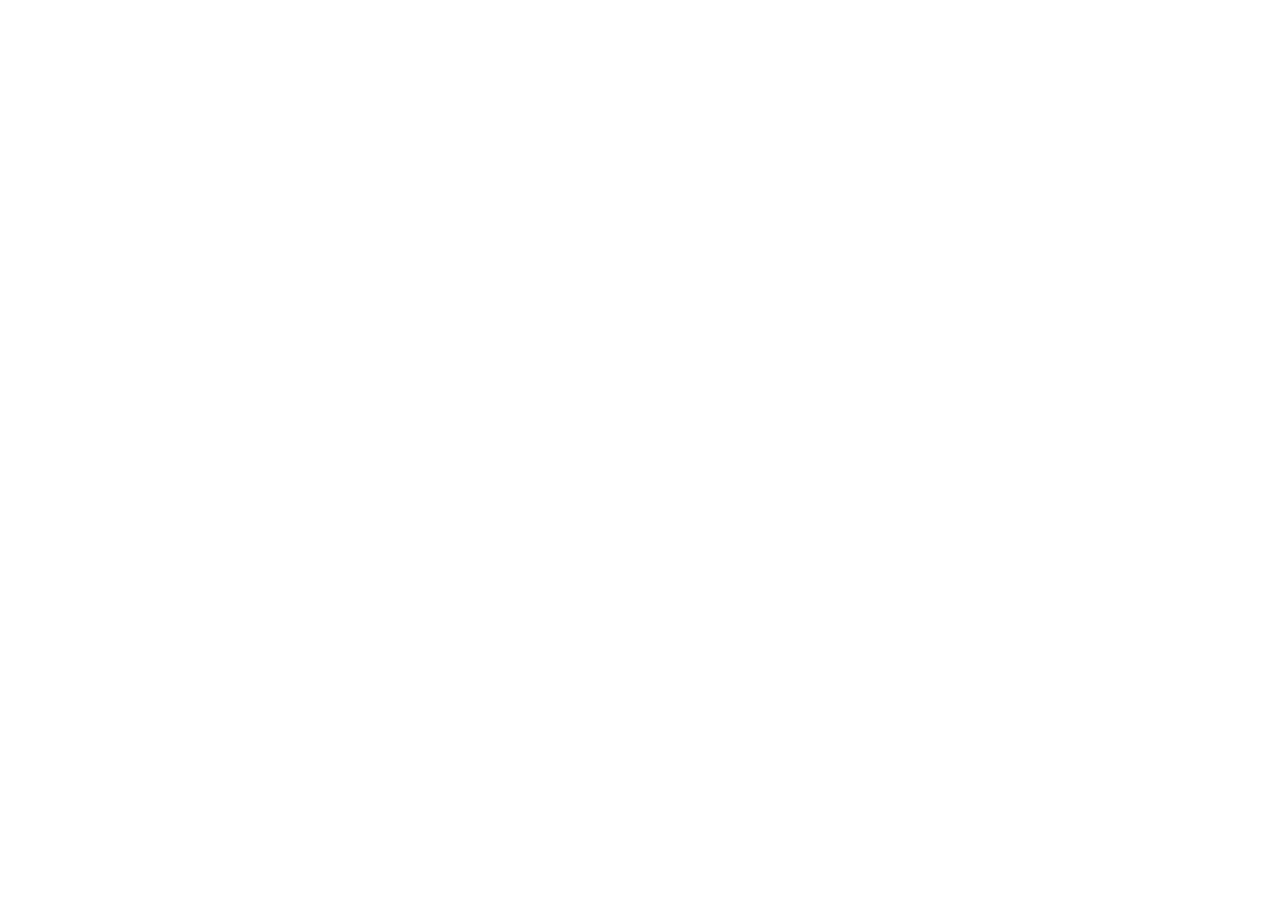
==== commit 663834ea: "nova init" ====
--- a/index.html
+++ b/index.html
@@ -1,21 +1,14 @@
 <!DOCTYPE html>
-<html lang="en">
+<html>
 
 <head>
-        <meta charset="UTF-8">
-        <meta name="viewport" content="width=device-width, initial-scale=1">
-        <title>Arda Çebi</title>
-        <link rel="preload" href="assets/fonts/font-awesome-4.7.0/css/font-awesome.min.css" as="style">
-        <link rel="preload" href="assets/fonts/font-awesome-4.7.0/css/font-awesome.min.css" as="style"
-                onload="this.onload=null;this.rel='stylesheet'"><noscript>
-                <link rel="stylesheet" href="assets/fonts/font-awesome-4.7.0/css/font-awesome.min.css">
-        </noscript>
-        <link rel="apple-touch-icon" sizes="180x180" href="/assets/favicons/apple-touch-icon.png">
+    <meta charset="UTF-8">
+    <title>Arda Çebi</title>
+    <meta name="viewport" content="width=device-width, initial-scale=1">
+    <link rel="apple-touch-icon" sizes="180x180" href="/assets/favicons/apple-touch-icon.png">
         <meta name="msapplication-navbutton-color" content="#ffffff">
         <link rel="preconnect" href="https://fonts.googleapis.com">
         <link rel="preconnect" href="https://fonts.gstatic.com" crossorigin>
-        <link href="https://fonts.googleapis.com/css2?family=Montserrat:wght@300;400;500;600;700;800;900&display=swap"
-                rel="stylesheet">
         <meta name="apple-mobile-web-app-status-bar-style" content="#ffffff">
         <link rel="icon" type="image/png" sizes="32x32" href="/assets/favicons/favicon-32x32.png">
         <link rel="icon" type="image/png" sizes="16x16" href="/assets/favicons/favicon-16x16.png">
@@ -44,8 +37,7 @@
         <meta name="robots" content="index, follow">
         <meta name="google" content="notranslate">
         <meta property="og:locale" content="en_US" />
-        <meta property="og:image" content="/assets/bg/preview.png">
-        <!--DESIGN IMAGE-->
+        <meta property="og:image" content="/assets/bg/XXX.png">
         <meta http-equiv="cache-control" content="Private" />
         <meta http-equiv="Expires" content="600" />
         <meta property="og:image:type" content="image/png">
@@ -57,13 +49,7 @@
 </head>
 
 <body>
-        <div class="contentdiv">
 
-                <center>
-                        <h1 class="name">Arda Çebi</h1>
-
-                </center>
-        </div>
 </body>
 
 </html>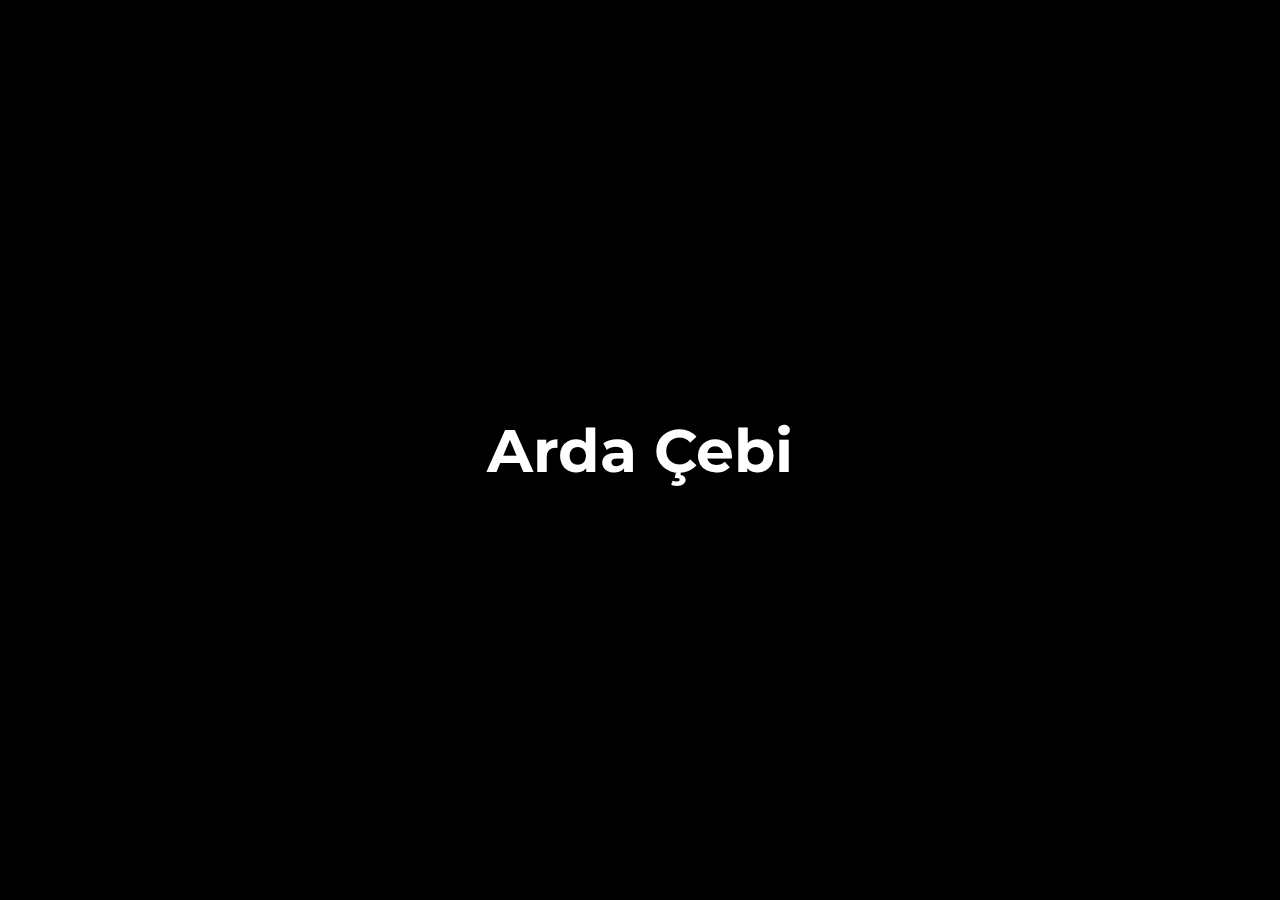
==== commit 7db11ba4: "Goofy stuff removed" ====
--- a/index.html
+++ b/index.html
@@ -1,14 +1,21 @@
 <!DOCTYPE html>
-<html>
+<html lang="en">
 
 <head>
-    <meta charset="UTF-8">
-    <title>Arda Çebi</title>
-    <meta name="viewport" content="width=device-width, initial-scale=1">
-    <link rel="apple-touch-icon" sizes="180x180" href="/assets/favicons/apple-touch-icon.png">
+        <meta charset="UTF-8">
+        <meta name="viewport" content="width=device-width, initial-scale=1">
+        <title>Arda Çebi</title>
+        <link rel="preload" href="assets/fonts/font-awesome-4.7.0/css/font-awesome.min.css" as="style">
+        <link rel="preload" href="assets/fonts/font-awesome-4.7.0/css/font-awesome.min.css" as="style"
+                onload="this.onload=null;this.rel='stylesheet'"><noscript>
+                <link rel="stylesheet" href="assets/fonts/font-awesome-4.7.0/css/font-awesome.min.css">
+        </noscript>
+        <link rel="apple-touch-icon" sizes="180x180" href="/assets/favicons/apple-touch-icon.png">
         <meta name="msapplication-navbutton-color" content="#ffffff">
         <link rel="preconnect" href="https://fonts.googleapis.com">
         <link rel="preconnect" href="https://fonts.gstatic.com" crossorigin>
+        <link href="https://fonts.googleapis.com/css2?family=Montserrat:wght@300;400;500;600;700;800;900&display=swap"
+                rel="stylesheet">
         <meta name="apple-mobile-web-app-status-bar-style" content="#ffffff">
         <link rel="icon" type="image/png" sizes="32x32" href="/assets/favicons/favicon-32x32.png">
         <link rel="icon" type="image/png" sizes="16x16" href="/assets/favicons/favicon-16x16.png">
@@ -37,7 +44,8 @@
         <meta name="robots" content="index, follow">
         <meta name="google" content="notranslate">
         <meta property="og:locale" content="en_US" />
-        <meta property="og:image" content="/assets/bg/XXX.png">
+        <meta property="og:image" content="/assets/bg/preview.png">
+        <!--DESIGN IMAGE-->
         <meta http-equiv="cache-control" content="Private" />
         <meta http-equiv="Expires" content="600" />
         <meta property="og:image:type" content="image/png">
@@ -49,7 +57,18 @@
 </head>
 
 <body>
+        <h1 onclick="goofy()" class="name">Arda Çebi</h1>
+        <p id="easteregg">Goofy ah</p>
+</body>
+<script>
+        goofyEl = document.getElementById("easteregg")
+        currentClicks = 0
 
-</body>
-
+        function goofy() {
+                currentClicks++
+                if (currentClicks == 10) {
+                        goofyEl.style.display = "unset"
+                }
+        }
+</script>
 </html>--- a/style.css
+++ b/style.css
@@ -0,0 +1,37 @@
+body {
+  position: absolute;
+  left: 0;
+  right: 0;
+  top: 0;
+  bottom: 0;
+  background-image: url("./assets/bg/bg_5_tp_30.webp");
+  background-size: cover;
+  background-attachment: fixed;
+  background-position: center;
+  margin: 0;
+  padding: 0;
+  display: flex;
+  justify-content: center;
+  align-items: center;
+  flex-direction: column;
+  background-color: black;
+}
+
+* {
+  font-family: "Montserrat", sans-serif;
+  user-select: none;
+  -moz-user-select: none;
+  -webkit-user-select: none;
+}
+
+.name {
+  font-size: 60px;
+  font-weight: 700;
+  color: white;
+}
+
+#easteregg {
+  display: none;
+  font-size: 20px;
+  color: grey;
+}--- a/style.css
+++ b/style.css
@@ -0,0 +1,37 @@
+body {
+  position: absolute;
+  left: 0;
+  right: 0;
+  top: 0;
+  bottom: 0;
+  background-image: url("./assets/bg/bg_5_tp_30.webp");
+  background-size: cover;
+  background-attachment: fixed;
+  background-position: center;
+  margin: 0;
+  padding: 0;
+  display: flex;
+  justify-content: center;
+  align-items: center;
+  flex-direction: column;
+  background-color: black;
+}
+
+* {
+  font-family: "Montserrat", sans-serif;
+  user-select: none;
+  -moz-user-select: none;
+  -webkit-user-select: none;
+}
+
+.name {
+  font-size: 60px;
+  font-weight: 700;
+  color: white;
+}
+
+#easteregg {
+  display: none;
+  font-size: 20px;
+  color: grey;
+}